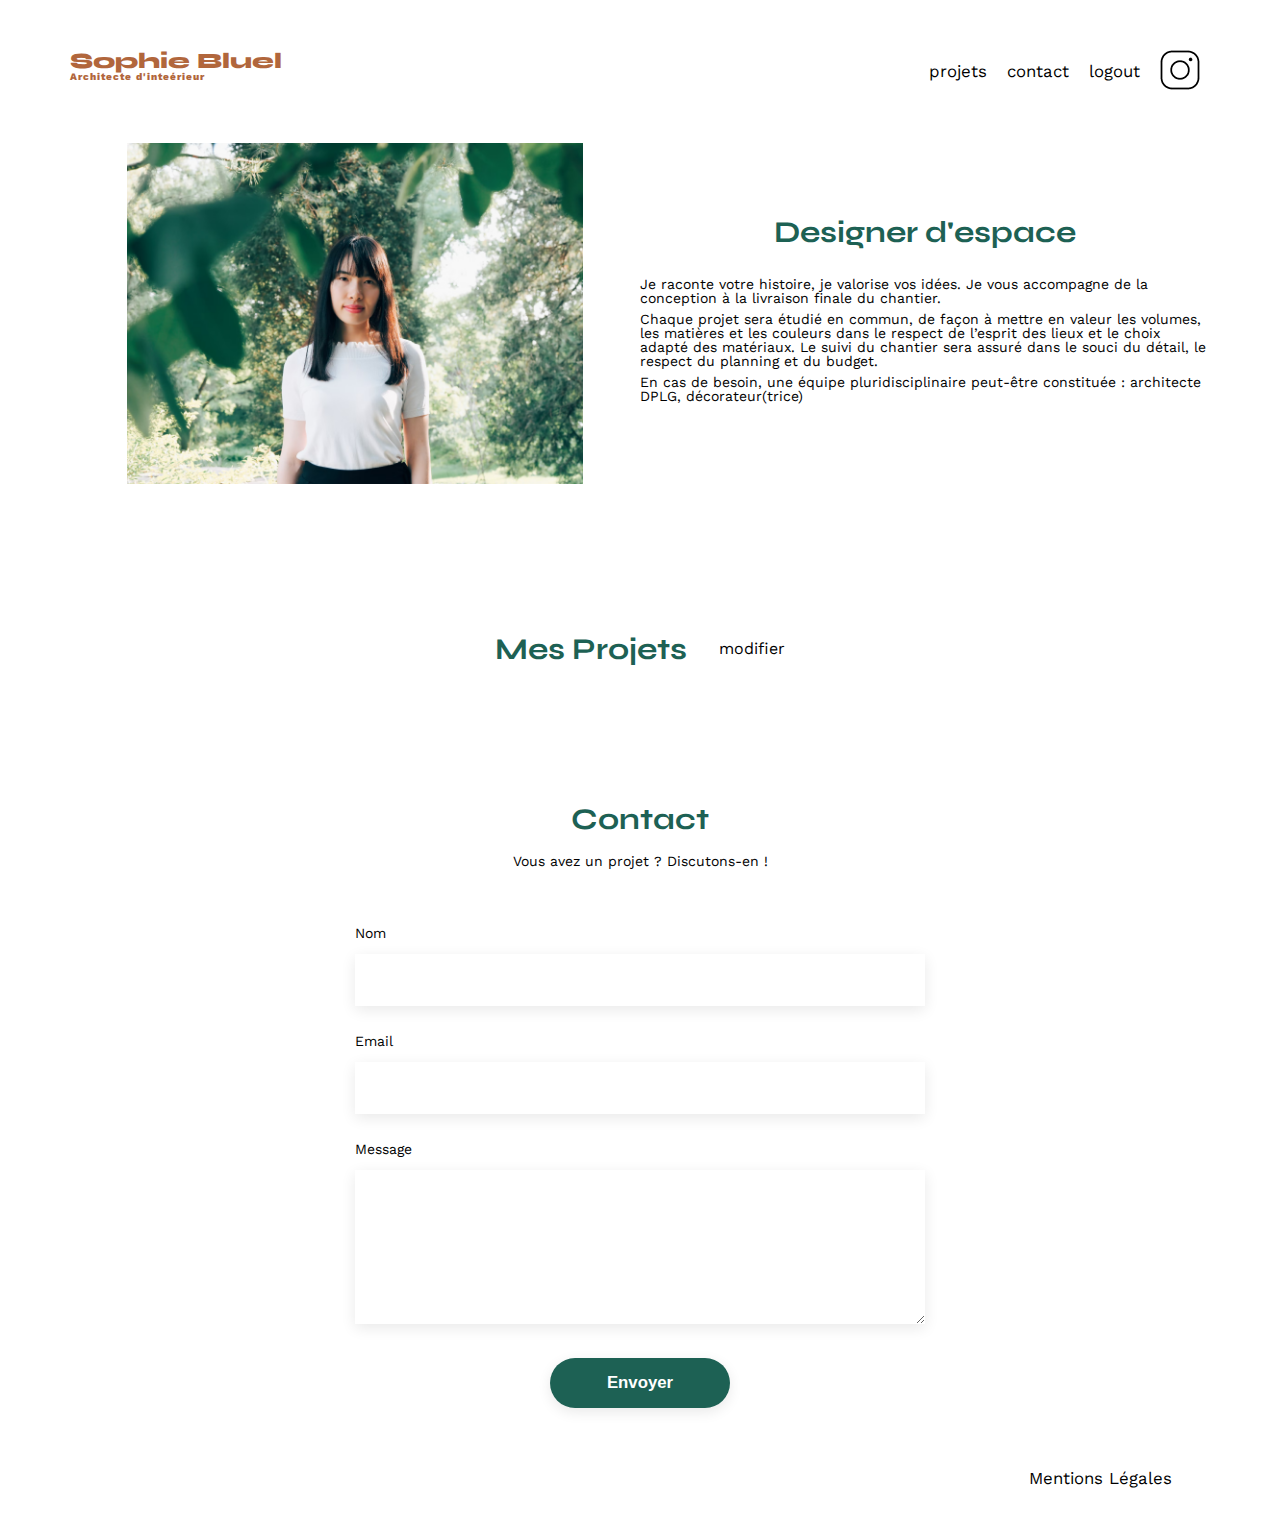
==== FrontEnd/index.html @ c0d65e8d "first commit" ====
<!DOCTYPE html>
<html lang="fr">
<head>
	<meta charset="UTF-8">
	<title>Sophie Bluel - Architecte d'intérieur</title>
	<meta name="viewport" content="width=device-width, initial-scale=1.0">
	<link rel="preconnect" href="https://fonts.googleapis.com">
	<link rel="preconnect" href="https://fonts.gstatic.com" crossorigin>
	<link rel="stylesheet" href="path/to/font-awesome/css/font-awesome.min.css">
	<link rel="stylesheet" href="https://cdnjs.cloudflare.com/ajax/libs/font-awesome/6.1.0/css/all.min.css">
	<link href="https://fonts.googleapis.com/css2?family=Syne:wght@700;800&family=Work+Sans&display=swap" rel="stylesheet">
	<meta name="description" content="">
	<link rel="stylesheet" href="./assets/style.css">
	
</head>
<body>
<header>
	<a href="index.html"><h1>Sophie Bluel <span>Architecte d'inteérieur</span></h1></a>
	<nav>
		<ul>
			<li><a href="./index.html#portfolio"> projets</a></li>
			<li><a href="#contact">contact</a></li>
			<li><a href="./login-page.html" id="logout-button">logout</a></li>
			<li><img src="./assets/icons/instagram.png" alt="Instagram"></li>
		</ul>
	</nav>
</header>
<main>
	<section id="introduction">
		<figure>
			<img src="./assets/images/sophie-bluel.png" alt="">
		</figure>
		<article>
			<h2>Designer d'espace</h2>
			<p>Je raconte votre histoire, je valorise vos idées. Je vous accompagne de la conception à la livraison finale du chantier.</p>
			<p>Chaque projet sera étudié en commun, de façon à mettre en valeur les volumes, les matières et les couleurs dans le respect de l’esprit des lieux et le choix adapté des matériaux. Le suivi du chantier sera assuré dans le souci du détail, le respect du planning et du budget.</p>
			<p>En cas de besoin, une équipe pluridisciplinaire peut-être constituée : architecte DPLG, décorateur(trice)</p>
		</article>
	</section>
	<section id="portfolio">
		<h2>Mes Projets<a href="#" id="modify-btn"><p>modifier</p></a></h2>


		<div id="btn-section"></div>
		<div class="gallery" id="modal-gallery"></div>


<div id="modal1" class="modal">
  <div class="modal-content">
    <span class="close">&times;</span>
    <h3>Galerie Photo</h3>
    <div class="btn-section-modal">
		<div class="gallery" id="modal-gallery"></div>
      <button type="button" class="btn-add">Ajouter une photo</button>
      <button type="button" class="delete-btn">Supprimer la galerie</button>
    </div>
  </div>
</div>

  
 
  <div id="modal2" class="modal">
	<div class="modal-content">
		<button type="button" class="back-btn"><i class="fas fa-arrow-left"></i></button>
	  <span class="close">&times;</span>
	  <h3>Ajout une photo</h3>
	  <div class="modal2-content">
		<div class="img-add">
			<input type="file" id="file"/>
			<div class="image-display-change">
			</div>
			<p>jpg, png : 4mo max</p>
		</div>	
		<h4>Titre</h4>
		<input type="text" id="title" placeholder="Titre" />
		<h4>Catégorie</h4>
		<input type="number" id="category" placeholder="ID de catégorie" />

			<button class="validate-btn" type="button">valider</button>
		</div>
	  </div>
	</div>
  </div>
  

		
	</section>
	<section id="contact">
		<h2>Contact</h2>
		<p>Vous avez un projet ? Discutons-en !</p>
		<form action="#" method="post">
			<label for="name">Nom</label>
			<input type="text" name="name" id="name">
			<label for="email">Email</label>
			<input type="email" name="email" id="email">
			<label for="message">Message</label>
			<textarea name="message" id="message" cols="30" rows="10"></textarea>
			<input type="submit" value="Envoyer" class="submit-style">
		</form>
	</section>
</main>

<footer>
	<nav>
		<ul>
			<li>Mentions Légales</li>
		</ul>
	</nav>
</footer>
<script src="./assets/script.js"></script>
</body>
</html>
---- FrontEnd/assets/style.css ----
/* http://meyerweb.com/eric/tools/css/reset/
   v2.0 | 20110126
   License: none (public domain)
*/

html,
body,
div,
span,
applet,
object,
iframe,
h1,
h2,
h3,
h4,
h5,
h6,
p,
blockquote,
pre,
a,
abbr,
acronym,
address,
big,
cite,
code,
del,
dfn,
em,
img,
ins,
kbd,
q,
s,
samp,
small,
strike,
strong,
sub,
sup,
tt,
var,
b,
u,
i,
center,
dl,
dt,
dd,
ol,
ul,
li,
fieldset,
form,
label,
legend,
table,
caption,
tbody,
tfoot,
thead,
tr,
th,
td,
article,
aside,
canvas,
details,
embed,
figure,
figcaption,
footer,
header,
hgroup,
menu,
nav,
output,
ruby,
section,
summary,
time,
mark,
audio,
video {
  margin: 0;
  padding: 0;
  border: 0;
  font-size: 100%;
  font: inherit;
  vertical-align: baseline;
}
/* HTML5 display-role reset for older browsers */
article,
aside,
details,
figcaption,
figure,
footer,
header,
hgroup,
menu,
nav,
section {
  display: block;
}
body {
  line-height: 1;
}
ol,
ul {
  list-style: none;
}
blockquote,
q {
  quotes: none;
}
blockquote:before,
blockquote:after,
q:before,
q:after {
  content: "";
  content: none;
}
table {
  border-collapse: collapse;
  border-spacing: 0;
}
/** end reset css**/
body {
  max-width: 1140px;
  margin: auto;
  font-family: "Work Sans";
  font-size: 14px;
}
header {
  display: flex;
  justify-content: space-between;
  margin: 50px 0;
}
section {
  margin: 50px 0;
}

h1 {
  display: flex;
  flex-direction: column;
  font-family: "Syne";
  font-size: 22px;
  font-weight: 800;
  color: #b1663c;
}

h1 > span {
  font-family: "Work Sans";
  font-size: 10px;
  letter-spacing: 0.1em;
}

* a {
  text-decoration: none;
  text-decoration-style: none;
  color: black;
}

h2 {
  font-family: "Syne";
  font-weight: 700;
  font-size: 30px;
  color: #1d6154;
  display: flex;
  justify-content: center;
  align-items: center;
}

h2 a {
  font-size: 16px;
  color: black;
  padding-left: 32px;
  font-family: "work sans";
  font-weight: 400;
}
nav ul {
  display: flex;
  align-items: center;
  list-style-type: none;
}
nav li {
  padding: 0 10px;
  font-size: 1.2em;
  text-decoration: none;
}
nav li a {
  text-decoration: none;
}

a:hover {
  color: #b1663c;
}
#introduction {
  display: flex;
  align-items: center;
}
#introduction figure {
  flex: 1;
}
#introduction img {
  display: block;
  margin: auto;
  width: 80%;
}

#introduction article {
  flex: 1;
}
#introduction h2 {
  margin-bottom: 1em;
}

#introduction p {
  margin-bottom: 0.5em;
}
#portfolio h2 {
  text-align: center;
  margin-bottom: 1em;
  margin-top: 5em;
}

#btn-section {
  display: flex;
  justify-content: center;
  align-items: center;
  margin: 50px 0px 40px 0px;
}
.btn-filter {
  border-radius: 60px;
  background-color: white;
  padding: 4px 9px;
  margin-left: 14px;
  color: #1d6154;
  border: 1px solid #1d6154;
  font-family: "Syne";
}

.btn-filter:hover {
  color: #ffffff;
  background-color: #1d6154;
  cursor: pointer;
}

.gallery {
  width: 100%;
  display: grid;
  grid-template-columns: 1fr 1fr 1fr;
  grid-column-gap: 20px;
  grid-row-gap: 20px;
}

.gallery img {
  width: 100%;
}
#contact {
  width: 50%;
  margin: auto;
}
#contact > * {
  text-align: center;
}
#contact h2 {
  margin-bottom: 20px;
}
#contact form {
  text-align: left;
  margin-top: 30px;
  display: flex;
  flex-direction: column;
}

#contact input {
  height: 50px;
  font-size: 1.2em;
  border: none;
  box-shadow: 0px 4px 14px rgba(0, 0, 0, 0.09);
}
#contact label {
  margin: 2em 0 1em 0;
}
#contact textarea {
  border: none;
  box-shadow: 0px 4px 14px rgba(0, 0, 0, 0.09);
}

input[type="submit"] {
  font-weight: 700;
  color: white;
  background-color: #1d6154;
  margin: 2em auto;
  width: 180px;
  text-align: center;
  border-radius: 60px;
}

footer nav ul {
  display: flex;
  justify-content: flex-end;
  margin: 2em;
}

/* Styles pour le conteneur de la forme */
#form-section {
  display: flex;
  margin: 50px 0;
  align-items: center;
  justify-content: center;
  height: 50%;
  margin: 160px 0px 260px 0px;
}
#form-section h2 {
  margin: 0px 0px 20px 0px;
}
.form-container {
  display: flex;
  width: 30%;
  padding: 20px;
  background-color: #fff;
  flex-direction: column;
  align-items: center;
}

.form-container input[type="text"],
.form-container input[type="password"] {
  width: 100%;
  padding: 10px;
  margin: 5px 0 37px 0;
  border: none;
  background: #ffffff;
  box-shadow: 0px 1px 10px 1px lightgray;
}

.form-container input[type="text"]:focus,
.form-container input[type="password"]:focus {
  background-color: #ddd;
  outline: none;
}

.form-container .btn {
  background-color: #1d6154;
  color: #fff;
  padding: 10px 20px;
  border: none;
  cursor: pointer;
  width: 60%;
  margin-bottom: 37px;
  border-radius: 60px;
  opacity: 0.9;
}

.form-container .btn:hover,
.open-button:hover {
  opacity: 1;
  background: #0E2F28;
}

label {
  align-self: flex-start;
}
.forgot-pwd a {
  color: black;
  text-decoration: underline;
}

.modal {
  display: none;
  position: fixed;
  z-index: 1;
  left: 0;
  top: 0;
  width: 100%;
  height: 100%;
  overflow: auto;
  background-color: rgba(0, 0, 0, 0.4);
}

.modal-content {
  position: absolute;
  background-color: #fff;
  border-radius: 10px;
  padding: 20px;
  width: 630px;
  left: calc(50% - 315px);
  top: calc(50% - 365.5px);
  margin-top: 200px;
}
.modal-content h3 {
  display: flex;
  justify-content: center;
  font-size: 26px;
  padding: 50px;
  font-weight: 400;
  font-family: "Work Sans";
}
.close {
  color: #aaa;
  float: right;
  font-size: 28px;
  font-weight: bold;
  cursor: pointer;
}

.btn-section-modal {
  display: flex;
  flex-direction: column;
  justify-content: center;
  align-items: center;
}

.btn-section-modal .btn-add {
  border-radius: 60px;
  background-color: #1d6154;
  padding: 10px 50px;
  margin-left: 14px;
  color: white;
  border: 1px solid #1d6154;

  font-family: "Syne";
  cursor: pointer;
  margin: 30px;
  align-self: center;
  font-weight: 700;
}
.btn-section-modal .delete-btn {
  color: #d65353;
  background-color: white;
  border: transparent 2px solid;
  cursor: pointer;

  font-size: 14px;
  font-weight: 400;
  font-family: "Syne";
}
.back-btn {
  font-size: 21px;
  position: absolute;
  top: 25px;
  background-color: white;
  color: grey;
  border: 1px solid transparent;
  cursor: pointer;
}

.modal2-content {
  display: flex;
  flex-direction: column;
  box-sizing: border-box;
  padding: 36px 105px 47px 105px;
}
.img-add {
  display: flex;
  flex-direction: column;
  justify-content: flex-end;
  align-items: center;
  width: 100%;
  background-color: #e8f1f7;
  height: 169px;
  margin-bottom: 30px;
}

.add-photo {
  display: flex;
  align-self: center;
  position: absolute;
  border-radius: 50px;
  background-color: #cbd6dc;
  color: #306685;
  font-size: 14px;
  font-weight: 500px;
  font-family: "Work Sans";
  border: 1px transparent;
  padding: 10px 33px;
  cursor: pointer;
  text-align: center;
  margin-bottom: 20px;
}

.img-add p {
  font-family: 'Work Sans';
font-style: normal;
font-weight: 400;
font-size: 10px;
line-height: 12px;
text-align: center;
color: #444444;
margin-bottom: 5px;
}
#modal-content {
  height: 20px;
  width: 100%;
  border: 1px solid black;
  margin-bottom: 20px;
}

#modal-textarea {
  background: #ffffff;
  box-shadow: 0px 4px 14px rgba(0, 0, 0, 0.09);
  border: 1px transparent;
  height: 25px;
  margin-bottom: 25px;
}

h4 {
  margin-bottom: 5px;
}

.valider {
  width: 237px;
  height: 36px;
  background-color: #a7a7a7;
  align-self: center;
  border-radius: 60px;
  color: white;
  padding: 9px 50px;
  font-family: "syne";
  font-weight: 700;
  border: 1px transparent;
  cursor: pointer;
  margin-top: 50px;
  opacity: 0.5;
}
.valider-enabled {
  background: #1D6154;
  opacity: 1;
}


select {
  border-radius: 0px;
}

#file {
  display: block;
}

.trash-bin {
  position: absolute;
  top: 10px;
  right: 10px;
  cursor: pointer;
  font-size: 18px;
  color: #fff;
  background-color: black;
  padding: 2px;
  width: 17px;
  height: 17px;
  text-align: center;
}
.modal img {
  width: 78px;
  height: 140px;
  object-fit: cover; /* Pour maintenir l'aspect ratio de l'image */
}
.modal figure {
  width: 78px;
}

#modal1 .gallery {
  display: grid;
  grid-template-columns: repeat(5, 1fr);
}
.submit-style:hover {
  background: #0E2F28;
}

nav ul li a:hover {
  font-weight: 700;
  color: black;
}
.modal .image-display-change img {
 display: flex;
  width: 170px;
  height: 168px;
  position: absolute;
  top: 182px;
  z-index: 1;
  left: 250px;
  object-fit: cover;
}

.remove-image-preview {
  position: absolute;
  top: 5px;
  right: 5px;
  font-size: 100px;
  cursor: pointer;
  display: none;
  color: black;
}
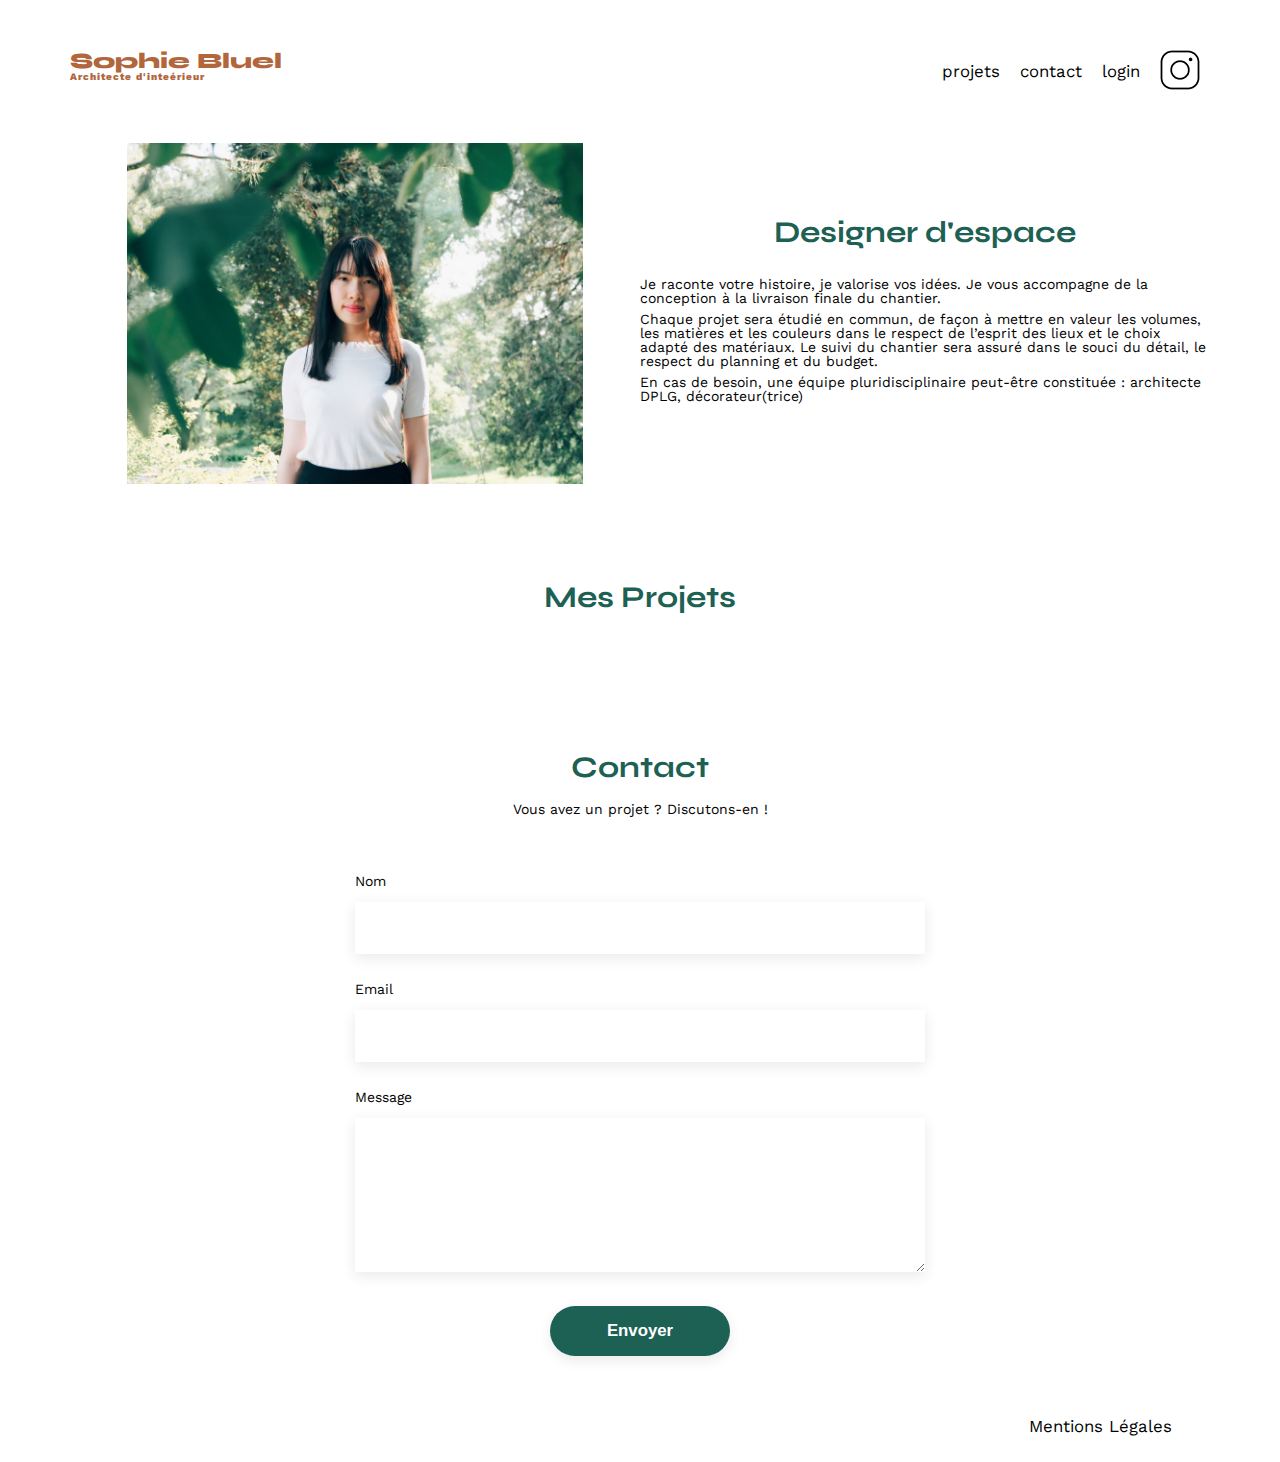
==== commit d20cffbb: ""before css"" ====
--- a/FrontEnd/index.html
+++ b/FrontEnd/index.html
@@ -6,7 +6,6 @@
 	<meta name="viewport" content="width=device-width, initial-scale=1.0">
 	<link rel="preconnect" href="https://fonts.googleapis.com">
 	<link rel="preconnect" href="https://fonts.gstatic.com" crossorigin>
-	<link rel="stylesheet" href="path/to/font-awesome/css/font-awesome.min.css">
 	<link rel="stylesheet" href="https://cdnjs.cloudflare.com/ajax/libs/font-awesome/6.1.0/css/all.min.css">
 	<link href="https://fonts.googleapis.com/css2?family=Syne:wght@700;800&family=Work+Sans&display=swap" rel="stylesheet">
 	<meta name="description" content="">
@@ -20,7 +19,7 @@
 		<ul>
 			<li><a href="./index.html#portfolio"> projets</a></li>
 			<li><a href="#contact">contact</a></li>
-			<li><a href="./login-page.html" id="logout-button">logout</a></li>
+			<li><a href="./login-page.html" id="logout-button">login</a></li>
 			<li><img src="./assets/icons/instagram.png" alt="Instagram"></li>
 		</ul>
 	</nav>
@@ -38,51 +37,55 @@
 		</article>
 	</section>
 	<section id="portfolio">
-		<h2>Mes Projets<a href="#" id="modify-btn"><p>modifier</p></a></h2>
+
+		<div class="title-m">
+			<h2>Mes Projets</h2>
+			<a href="#" id="modify-btn">
+				<p><i class="fas fa-pen-to-square"></i>modifier</p>
+			</a>
+		</div>
 
 
 		<div id="btn-section"></div>
-		<div class="gallery" id="modal-gallery"></div>
+		<div class="gallery"></div>
 
-
-<div id="modal1" class="modal">
-  <div class="modal-content">
-    <span class="close">&times;</span>
-    <h3>Galerie Photo</h3>
-    <div class="btn-section-modal">
-		<div class="gallery" id="modal-gallery"></div>
-      <button type="button" class="btn-add">Ajouter une photo</button>
-      <button type="button" class="delete-btn">Supprimer la galerie</button>
-    </div>
-  </div>
-</div>
+		<div id="modal1" class="modal">
+		<div class="modal-content">
+			<span class="close">&times;</span>
+			<h3>Galerie Photo</h3>
+			<div class="btn-section-modal">
+				<div class="gallery"></div>
+			<button type="button" class="btn-add">Ajouter une photo</button>
+			<button type="button" class="delete-btn">Supprimer la galerie</button>
+			</div>
+		</div>
+		</div>
 
   
  
-  <div id="modal2" class="modal">
-	<div class="modal-content">
-		<button type="button" class="back-btn"><i class="fas fa-arrow-left"></i></button>
-	  <span class="close">&times;</span>
-	  <h3>Ajout une photo</h3>
-	  <div class="modal2-content">
-		<div class="img-add">
-			<input type="file" id="file"/>
-			<div class="image-display-change">
+		<div id="modal2" class="modal">
+			<div class="modal-content">
+				<button type="button" class="back-btn"><i class="fas fa-arrow-left"></i></button>
+			<span class="close">&times;</span>
+			<h3>Ajout une photo</h3>
+			<div class="modal2-content">
+				<div class="img-add">
+					<input type="file" id="file">
+					<div class="image-display-change">
+					</div>
+					<p>jpg, png : 4mo max</p>
+				</div>	
+				<h4>Titre</h4>
+				<input class="option-box" type="text" id="title" placeholder="">
+				<h4>Catégorie</h4>
+				<select class="option-box" id="category">
+				</select>
+				<div class="validate-box">
+					<button class="validate-btn" type="button">valider</button>
+				</div>
 			</div>
-			<p>jpg, png : 4mo max</p>
-		</div>	
-		<h4>Titre</h4>
-		<input type="text" id="title" placeholder="Titre" />
-		<h4>Catégorie</h4>
-		<input type="number" id="category" placeholder="ID de catégorie" />
-
-			<button class="validate-btn" type="button">valider</button>
+			</div>
 		</div>
-	  </div>
-	</div>
-  </div>
-  
-
 		
 	</section>
 	<section id="contact">
--- a/FrontEnd/assets/style.css
+++ b/FrontEnd/assets/style.css
@@ -160,7 +160,6 @@
 
 * a {
   text-decoration: none;
-  text-decoration-style: none;
   color: black;
 }
 
@@ -223,8 +222,6 @@
 }
 #portfolio h2 {
   text-align: center;
-  margin-bottom: 1em;
-  margin-top: 5em;
 }
 
 #btn-section {
@@ -474,7 +471,7 @@
   background-color: #cbd6dc;
   color: #306685;
   font-size: 14px;
-  font-weight: 500px;
+  font-weight: 500;
   font-family: "Work Sans";
   border: 1px transparent;
   padding: 10px 33px;
@@ -512,7 +509,7 @@
   margin-bottom: 5px;
 }
 
-.valider {
+.validate-btn {
   width: 237px;
   height: 36px;
   background-color: #a7a7a7;
@@ -595,3 +592,39 @@
   display: none;
   color: black;
 }
+.title-m {
+  display: flex;
+  flex-direction: row;
+  justify-content: center;
+  align-items: center;
+  text-align: center;
+  margin-top: 7em;
+  margin-bottom: 3em;
+}
+.title-m a {
+  font-size: 16px;
+  font-weight: 500;
+  text-align: center;
+  margin-left: 1em;
+}
+
+.title-m a p i {
+  margin-right: 5px;
+  margin-left: 10px;
+  font-weight: 300;
+}
+
+.validate-box {
+  display: flex;
+  justify-content: center;
+  margin-top: 10px;
+  border-top: 1px solid #B3B3B3;
+  height: 25px;
+  margin-top: 30px;
+}
+.option-box {
+  box-sizing: border-box;
+  border: 1px transparent;
+  box-shadow: 0px 4px 14px rgba(0, 0, 0, 0.09);
+  height: 51px;
+}